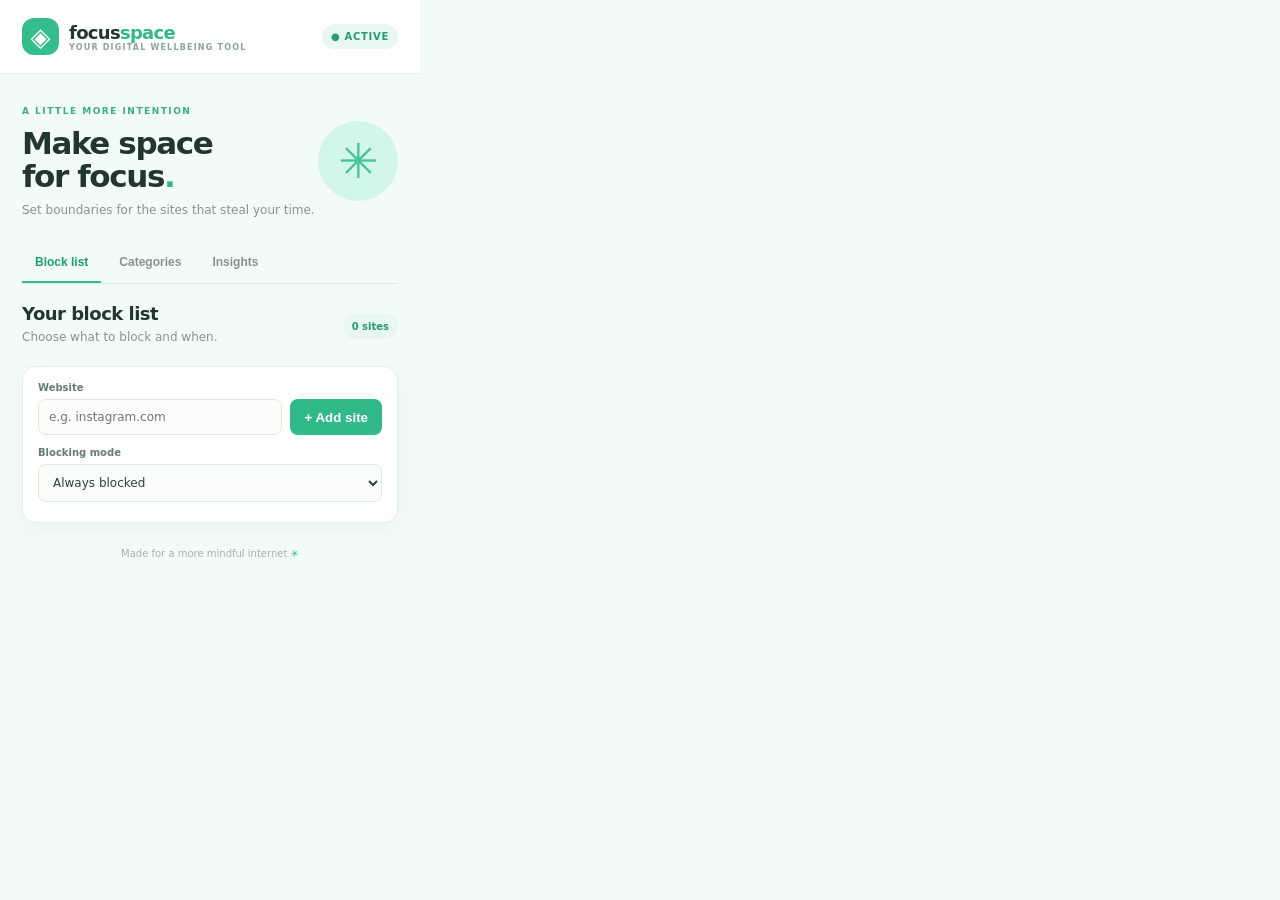
==== src/popup/index.html @ 11a3bd18 "Upgrade extension with focus dashboard and blocking controls" ====
<!doctype html><html lang="en"><head><meta charset="utf-8"><meta name="viewport" content="width=device-width, initial-scale=1"><title>Simple Web Blocker</title><link rel="stylesheet" href="../styles/main.css"></head><body>
<header><div class="brand"><span class="logo">◈</span><div><strong>focus<span>space</span></strong><small>YOUR DIGITAL WELLBEING TOOL</small></div></div><span class="badge">● ACTIVE</span></header>
<main><div class="intro"><div><span class="eyebrow">A LITTLE MORE INTENTION</span><h1>Make space<br>for focus<span>.</span></h1><p>Set boundaries for the sites that steal your time.</p></div><div class="orb">✳</div></div>
<nav aria-label="Sections"><button class="nav active" data-view="sites">Block list</button><button class="nav" data-view="categories">Categories</button><button class="nav" data-view="insights">Insights</button></nav>
<section id="sites" class="view"><div class="section-title"><div><h2>Your block list</h2><p>Choose what to block and when.</p></div><span id="count" class="pill">0 sites</span></div>
<form id="ruleForm"><label for="domain">Website</label><div class="row"><input id="domain" placeholder="e.g. instagram.com" required><button class="primary" type="submit">+ Add site</button></div><div class="fields"><div><label for="mode">Blocking mode</label><select id="mode"><option value="always">Always blocked</option><option value="schedule">On a schedule</option><option value="limit">Daily time limit</option></select></div><div id="limitField" hidden><label for="minutes">Minutes per day</label><input id="minutes" type="number" min="1" max="1440" value="30"></div></div><div id="scheduleFields" hidden><div class="fields"><div><label for="start">From</label><input id="start" type="time" value="09:00"></div><div><label for="end">To</label><input id="end" type="time" value="17:00"></div></div><label>Repeat on</label><div id="days" class="days"></div></div><p id="message" role="status"></p></form><div id="siteList" class="list"></div></section>
<section id="categories" class="view" hidden><div class="section-title"><div><h2>Block by category</h2><p>Quick boundaries for common distractions.</p></div></div><p class="note">Each category blocks a small curated list, not every site in that category.</p><div id="categoryList" class="list"></div></section>
<section id="insights" class="view" hidden><div class="section-title"><div><h2>Your digital habits</h2><p>Approximate active browsing time, stored on this device.</p></div></div><div class="stat"><span>TODAY'S BROWSING</span><strong id="total">0 min</strong><small>Active tab in a focused browser window</small></div><h3>Last 7 days</h3><div id="chart" class="chart"></div><h3>Today by site</h3><div id="usageList" class="list"></div><button id="clearUsage" class="text-button">Clear usage history</button></section>
<footer>Made for a more mindful internet <span>✳</span></footer></main><script src="index.js"></script></body></html>
---- src/styles/main.css ----
:root{font-family:Inter,system-ui,-apple-system,"Segoe UI",sans-serif;color:#223531;background:#f3fbf7;font-synthesis:none}*{box-sizing:border-box}body{margin:0;width:420px}header{background:#fff;display:flex;align-items:center;justify-content:space-between;padding:18px 22px;border-bottom:1px solid #e4efea}.brand{display:flex;gap:10px;align-items:center}.logo,.blocked-icon{display:grid;place-items:center;background:#36bd8d;color:white;border-radius:12px;width:37px;height:37px;font-size:26px}.brand strong{font-size:18px;letter-spacing:-.7px}.brand strong span,h1 span,footer span{color:#32b989}.brand small{display:block;font-size:8px;letter-spacing:1.2px;color:#8ca29a;font-weight:700}.badge,.pill{font-size:10px;font-weight:800;color:#279b73;background:#e8f8f0;padding:7px 9px;border-radius:30px}.badge{letter-spacing:.7px}main{padding:20px 22px}.intro{display:flex;justify-content:space-between;align-items:center;padding:5px 0 20px}.eyebrow{font-size:9px;letter-spacing:1.5px;color:#38ae84;font-weight:800}h1{font-size:31px;letter-spacing:-1.4px;line-height:1.05;margin:9px 0}p{color:#82958e;font-size:12px;line-height:1.5;margin:4px 0}.orb{width:80px;height:80px;border-radius:50%;background:#d2f7e8;display:grid;place-items:center;color:#45c596;font-size:48px}nav{display:flex;gap:5px;border-bottom:1px solid #dcece4;margin-bottom:19px}.nav{border:0;background:none;padding:12px 13px;color:#83958e;cursor:pointer;font-weight:700;font-size:12px;border-bottom:2px solid transparent}.nav.active{color:#1e9d71;border-color:#32bd8d}.section-title{display:flex;align-items:center;justify-content:space-between;margin-bottom:16px}h2{font-size:18px;letter-spacing:-.5px;margin:0}h3{font-size:13px;margin:20px 0 10px}form,.stat{background:#fff;border:1px solid #e5efe9;border-radius:14px;padding:15px;box-shadow:0 8px 22px #1b5c3b0b}label{display:block;font-size:10px;font-weight:750;color:#657d72;margin:0 0 6px}.row,.fields{display:flex;gap:8px}.fields{margin-top:12px}.fields>div{flex:1;min-width:0}input:not([type=checkbox]),select{width:100%;border:1px solid #dce9e2;background:#fafdfa;border-radius:8px;padding:10px;color:#2c4339;font:inherit;font-size:12px;outline:none}input:focus,select:focus{border-color:#37bf90}.primary{background:#31b987;color:white;border:0;border-radius:8px;padding:10px 14px;white-space:nowrap;font-weight:750;cursor:pointer}.primary:hover{background:#279f75}#message{color:#258d6a;margin:5px 0 0}.days{display:flex;gap:5px}.day{position:relative;border-radius:50%;background:#eef5f1;width:31px;height:31px;display:grid;place-items:center;cursor:pointer}.day:has(input:checked){background:#34bd8c;color:white}.day input{position:absolute;opacity:0}.list{margin-top:12px}.item{display:flex;align-items:center;gap:10px;background:#fff;border:1px solid #e5efe9;border-radius:12px;padding:11px;margin-bottom:8px}.site-icon{width:37px;height:37px;flex:none;display:grid;place-items:center;border-radius:10px;background:#eaf9f1;color:#2eaa7e;font-weight:800}.item-info{min-width:0;flex:1}.item-info strong{display:block;font-size:12px;overflow-wrap:anywhere}.item-info small{display:block;color:#91a29a;font-size:10px;margin-top:4px;overflow-wrap:anywhere}.remove,.text-button{border:0;background:none;color:#a0aea7;font-size:11px;cursor:pointer}.remove:hover,.text-button:hover{color:#d15f5f}.empty,.note{font-size:11px;color:#8da097;padding:14px;text-align:center}.note{text-align:left;background:#e5f8ef;border-radius:9px}.toggle{accent-color:#31b987;width:19px;height:19px}.stat span,.stat small{display:block;color:#8aa097;font-size:10px}.stat strong{display:block;font-size:29px;margin:6px 0}.chart{height:100px;display:flex;align-items:end;gap:12px;padding:6px 10px 0;border-bottom:1px solid #e0eee6}.bar-column{height:100%;flex:1;display:flex;align-items:center;flex-direction:column;justify-content:end}.bar{width:100%;max-width:25px;background:#47c596;border-radius:5px 5px 0 0}.bar-column small{font-size:9px;color:#91a29a;margin:5px}.usage-row{display:flex;justify-content:space-between;font-size:11px;padding:8px 2px;border-bottom:1px solid #edf3ef}footer{font-size:10px;color:#a2b3a9;margin-top:25px;text-align:center}.blocked{width:auto;min-height:100vh;display:grid;place-items:center;background:#effbf5}.blocked-card{max-width:510px;text-align:center;padding:50px 35px;background:white;border:1px solid #e3f1e9;border-radius:24px;box-shadow:0 20px 60px #164d2e12}.blocked-icon{margin:0 auto 25px;width:58px;height:58px;font-size:38px}.blocked h1{font-size:42px}.blocked p{font-size:15px;max-width:380px;margin:18px auto 28px}.link{display:inline-block;text-decoration:none}.blocked small{display:block;color:#9aaba2;margin-top:24px;font-size:11px}[hidden]{display:none!important}
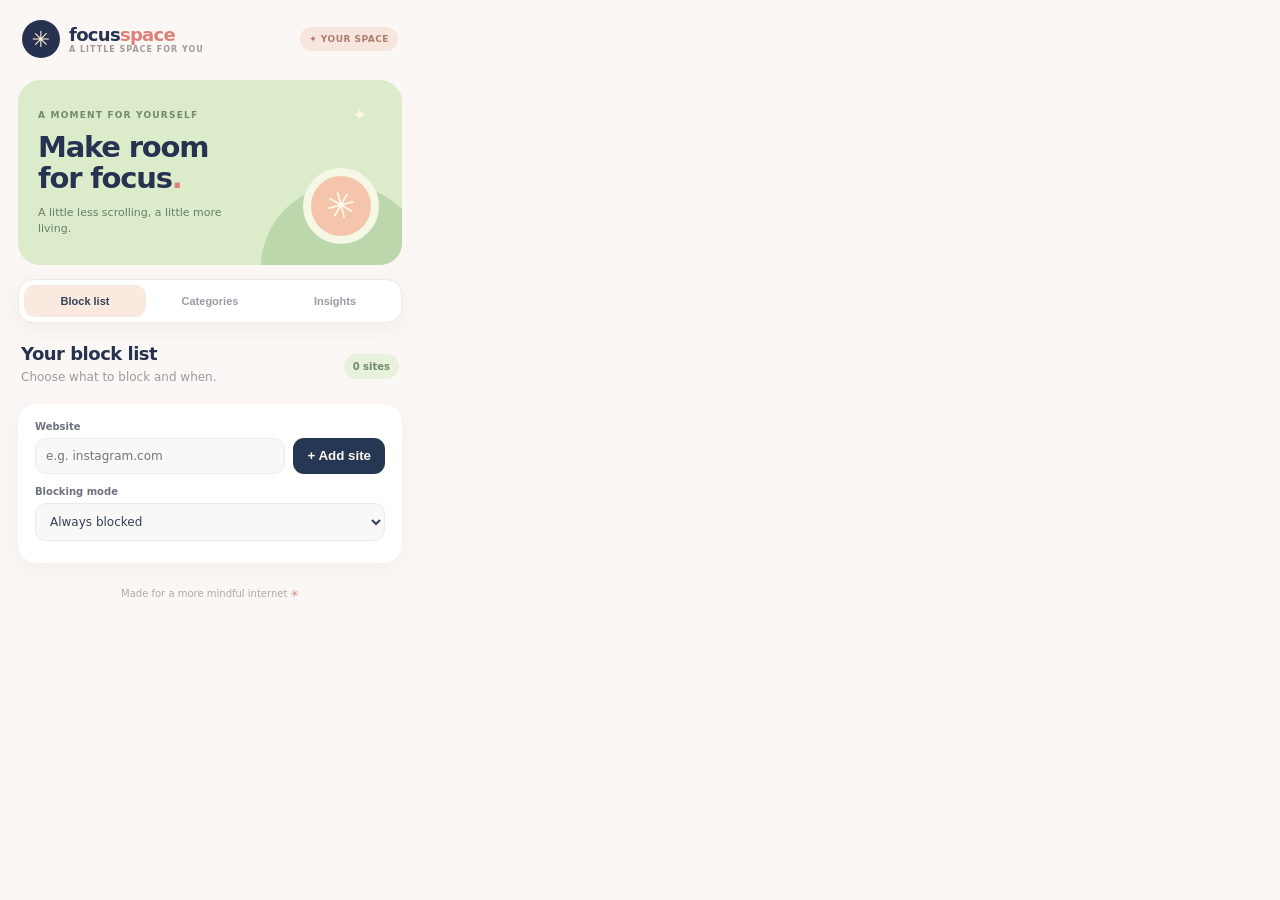
==== commit 0db6e32d: "Refresh focus dashboard with pastel styling" ====
--- a/src/popup/index.html
+++ b/src/popup/index.html
@@ -1,6 +1,6 @@
-<!doctype html><html lang="en"><head><meta charset="utf-8"><meta name="viewport" content="width=device-width, initial-scale=1"><title>Simple Web Blocker</title><link rel="stylesheet" href="../styles/main.css"></head><body>
-<header><div class="brand"><span class="logo">◈</span><div><strong>focus<span>space</span></strong><small>YOUR DIGITAL WELLBEING TOOL</small></div></div><span class="badge">● ACTIVE</span></header>
-<main><div class="intro"><div><span class="eyebrow">A LITTLE MORE INTENTION</span><h1>Make space<br>for focus<span>.</span></h1><p>Set boundaries for the sites that steal your time.</p></div><div class="orb">✳</div></div>
+<!doctype html><html lang="en"><head><meta charset="utf-8"><meta name="viewport" content="width=device-width, initial-scale=1"><title>Simple Web Blocker</title><link rel="stylesheet" href="../styles/main.css"><link rel="stylesheet" href="../styles/pastel.css"></head><body>
+<header><div class="brand"><span class="logo">✳</span><div><strong>focus<span>space</span></strong><small>A LITTLE SPACE FOR YOU</small></div></div><span class="badge">✦ YOUR SPACE</span></header>
+<main><div class="intro"><div><span class="eyebrow">A MOMENT FOR YOURSELF</span><h1>Make room<br>for focus<span>.</span></h1><p>A little less scrolling, a little more living.</p></div><div class="orb" aria-hidden="true"><span>✳</span></div></div>
 <nav aria-label="Sections"><button class="nav active" data-view="sites">Block list</button><button class="nav" data-view="categories">Categories</button><button class="nav" data-view="insights">Insights</button></nav>
 <section id="sites" class="view"><div class="section-title"><div><h2>Your block list</h2><p>Choose what to block and when.</p></div><span id="count" class="pill">0 sites</span></div>
 <form id="ruleForm"><label for="domain">Website</label><div class="row"><input id="domain" placeholder="e.g. instagram.com" required><button class="primary" type="submit">+ Add site</button></div><div class="fields"><div><label for="mode">Blocking mode</label><select id="mode"><option value="always">Always blocked</option><option value="schedule">On a schedule</option><option value="limit">Daily time limit</option></select></div><div id="limitField" hidden><label for="minutes">Minutes per day</label><input id="minutes" type="number" min="1" max="1440" value="30"></div></div><div id="scheduleFields" hidden><div class="fields"><div><label for="start">From</label><input id="start" type="time" value="09:00"></div><div><label for="end">To</label><input id="end" type="time" value="17:00"></div></div><label>Repeat on</label><div id="days" class="days"></div></div><p id="message" role="status"></p></form><div id="siteList" class="list"></div></section>
--- a/src/styles/pastel.css
+++ b/src/styles/pastel.css
@@ -0,0 +1,2 @@
+/* A soft, playful layer inspired by wellness dashboards. */
+:root{color:#292c3b;background:#fbf7f4}body{background:#fbf7f4}header{background:#fbf7f4;border:0;padding:20px 22px 14px}.brand{gap:9px}.logo{border-radius:50%;background:#263250;color:#fff3da;width:38px;height:38px;font-size:22px}.brand strong{font-size:18px;color:#263250}.brand strong span,h1 span,footer span{color:#df8178}.brand small{color:#a59998;letter-spacing:1px}.badge{background:#f6e6dd;color:#af7b70;font-size:9px;letter-spacing:.5px}main{padding:8px 18px 18px}.intro{position:relative;overflow:hidden;min-height:164px;background:#dcebc9;border-radius:22px;padding:23px 20px;margin-bottom:14px}.intro:before{content:"";position:absolute;width:165px;height:165px;right:-24px;bottom:-85px;border-radius:50%;background:#bbd7ab}.intro:after{content:"✦";position:absolute;right:35px;top:24px;color:#fef7de;font-size:18px}.intro>div:first-child{position:relative;z-index:1}.eyebrow{color:#718b69;font-size:9px;letter-spacing:1.2px}h1{color:#263250;font-size:29px;letter-spacing:-1.2px;line-height:1.08;margin:10px 0}.intro p{color:#687d69;max-width:195px;font-size:11px}.orb{position:absolute;right:23px;bottom:21px;width:76px;height:76px;border:8px solid #f5f8e5;background:#f4c5aa;color:#fff8e8;font-size:36px;box-shadow:0 7px 0 #bbd7ab}.orb span{transform:rotate(-15deg)}nav{background:#fff;border:1px solid #f0e9e4;padding:5px;border-radius:15px;gap:3px;margin-bottom:20px;box-shadow:0 5px 20px #5f4c4210}.nav{flex:1;border:0;border-radius:11px;padding:10px 6px;color:#9a9ba5;font-size:11px}.nav.active{border:0;color:#344158;background:#f9e9df}.section-title{margin:0 3px 14px}h2{font-size:18px;color:#263250}h3{color:#374158}.section-title p{color:#9a9aa1}.pill{background:#e7f1dc;color:#718b69}form,.stat{border:0;background:#fff;border-radius:19px;padding:17px;box-shadow:0 7px 22px #7661550d}label{color:#6d7180;font-size:10px}input:not([type=checkbox]),select{background:#faf8f6;border-color:#eee9e6;border-radius:11px;color:#344158}input:focus,select:focus{border-color:#c7dcae}.primary{background:#263753;border-radius:11px;color:#fff8ee}.primary:hover{background:#435675}#message{color:#b66d68}.day{background:#f7f2ef;color:#85868c}.day:has(input:checked){background:#a7c990;color:#263753}.item{border:0;border-radius:16px;box-shadow:0 5px 18px #715b5010;padding:12px}.item:nth-child(4n+1) .site-icon{background:#f9dfd8;color:#ba776e}.item:nth-child(4n+2) .site-icon{background:#dceef0;color:#6c9ca2}.item:nth-child(4n+3) .site-icon{background:#f8e9ca;color:#aa8d59}.item:nth-child(4n+4) .site-icon{background:#e4efd8;color:#78996d}.site-icon{border-radius:12px}.item-info strong{color:#344158}.item-info small,.empty{color:#a3a1a5}.note{background:#f9e9df;color:#987e76;border-radius:13px}.toggle{accent-color:#98bf86}.stat{background:#dceef0}.stat span,.stat small{color:#748f98}.stat strong{color:#263753}.bar{background:#a6c994;border-radius:8px 8px 0 0}.chart{border-color:#ede6e1}.usage-row{border-color:#f1eae6}.blocked{background:#f9f0e9}.blocked-card{border:0;border-radius:28px;box-shadow:0 20px 65px #7c5f5020}.blocked-icon{background:#f4c5aa;color:#fff8ee;border-radius:50%}.blocked .eyebrow{color:#b48174}.blocked h1 span{color:#df8178}.blocked p{color:#8e929b}footer{color:#b3a7a2}
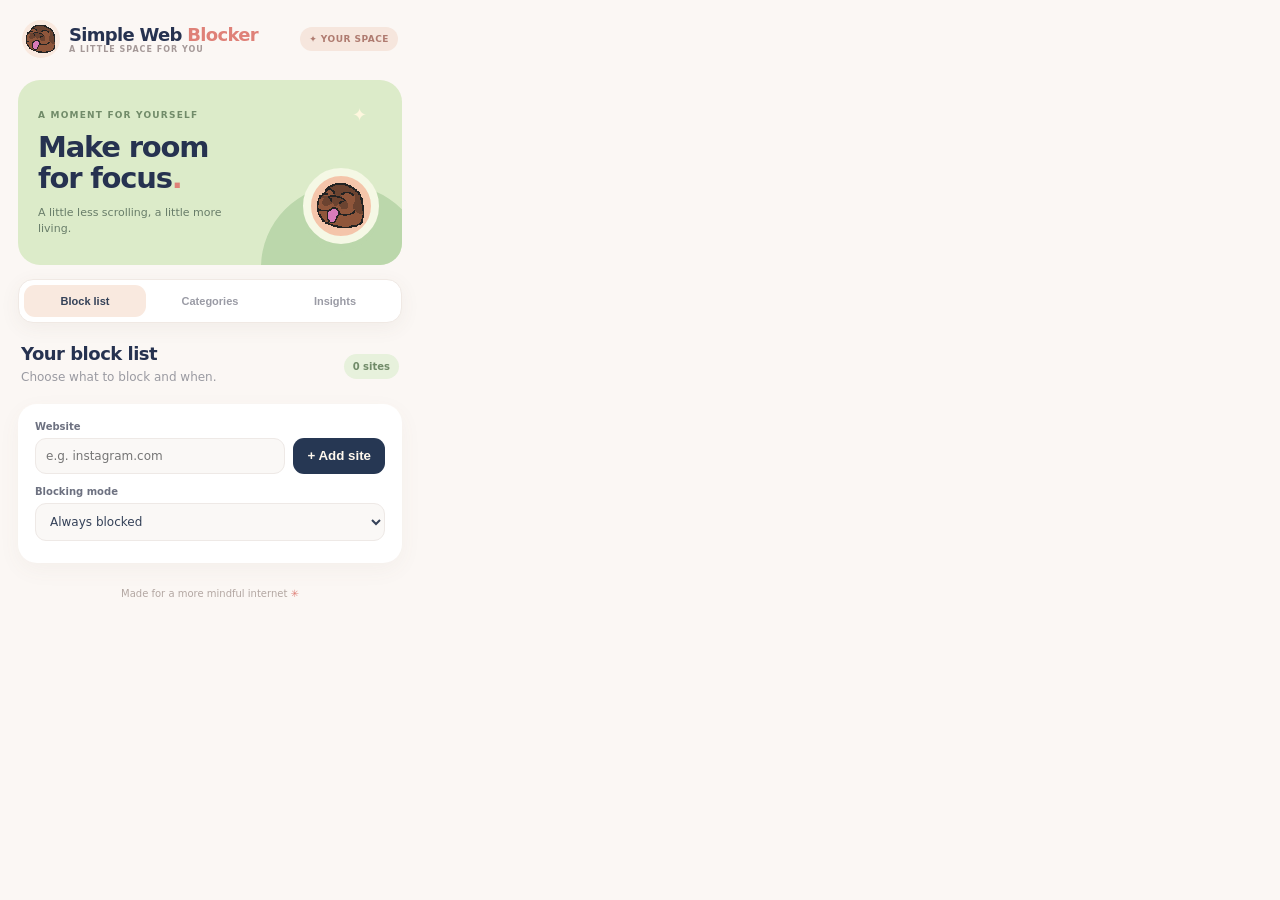
==== commit fb979c8d: "Add mascot branding for Simple Web Blocker" ====
--- a/src/popup/index.html
+++ b/src/popup/index.html
@@ -1,6 +1,6 @@
 <!doctype html><html lang="en"><head><meta charset="utf-8"><meta name="viewport" content="width=device-width, initial-scale=1"><title>Simple Web Blocker</title><link rel="stylesheet" href="../styles/main.css"><link rel="stylesheet" href="../styles/pastel.css"></head><body>
-<header><div class="brand"><span class="logo">✳</span><div><strong>focus<span>space</span></strong><small>A LITTLE SPACE FOR YOU</small></div></div><span class="badge">✦ YOUR SPACE</span></header>
-<main><div class="intro"><div><span class="eyebrow">A MOMENT FOR YOURSELF</span><h1>Make room<br>for focus<span>.</span></h1><p>A little less scrolling, a little more living.</p></div><div class="orb" aria-hidden="true"><span>✳</span></div></div>
+<header><div class="brand"><img class="logo mascot" src="../../assets/icons/logo.png" alt=""><div><strong>Simple Web <span>Blocker</span></strong><small>A LITTLE SPACE FOR YOU</small></div></div><span class="badge">✦ YOUR SPACE</span></header>
+<main><div class="intro"><div><span class="eyebrow">A MOMENT FOR YOURSELF</span><h1>Make room<br>for focus<span>.</span></h1><p>A little less scrolling, a little more living.</p></div><div class="orb" aria-hidden="true"><img class="mascot" src="../../assets/icons/logo.png" alt=""></div></div>
 <nav aria-label="Sections"><button class="nav active" data-view="sites">Block list</button><button class="nav" data-view="categories">Categories</button><button class="nav" data-view="insights">Insights</button></nav>
 <section id="sites" class="view"><div class="section-title"><div><h2>Your block list</h2><p>Choose what to block and when.</p></div><span id="count" class="pill">0 sites</span></div>
 <form id="ruleForm"><label for="domain">Website</label><div class="row"><input id="domain" placeholder="e.g. instagram.com" required><button class="primary" type="submit">+ Add site</button></div><div class="fields"><div><label for="mode">Blocking mode</label><select id="mode"><option value="always">Always blocked</option><option value="schedule">On a schedule</option><option value="limit">Daily time limit</option></select></div><div id="limitField" hidden><label for="minutes">Minutes per day</label><input id="minutes" type="number" min="1" max="1440" value="30"></div></div><div id="scheduleFields" hidden><div class="fields"><div><label for="start">From</label><input id="start" type="time" value="09:00"></div><div><label for="end">To</label><input id="end" type="time" value="17:00"></div></div><label>Repeat on</label><div id="days" class="days"></div></div><p id="message" role="status"></p></form><div id="siteList" class="list"></div></section>
--- a/src/styles/pastel.css
+++ b/src/styles/pastel.css
@@ -1,2 +1,3 @@
 /* A soft, playful layer inspired by wellness dashboards. */
 :root{color:#292c3b;background:#fbf7f4}body{background:#fbf7f4}header{background:#fbf7f4;border:0;padding:20px 22px 14px}.brand{gap:9px}.logo{border-radius:50%;background:#263250;color:#fff3da;width:38px;height:38px;font-size:22px}.brand strong{font-size:18px;color:#263250}.brand strong span,h1 span,footer span{color:#df8178}.brand small{color:#a59998;letter-spacing:1px}.badge{background:#f6e6dd;color:#af7b70;font-size:9px;letter-spacing:.5px}main{padding:8px 18px 18px}.intro{position:relative;overflow:hidden;min-height:164px;background:#dcebc9;border-radius:22px;padding:23px 20px;margin-bottom:14px}.intro:before{content:"";position:absolute;width:165px;height:165px;right:-24px;bottom:-85px;border-radius:50%;background:#bbd7ab}.intro:after{content:"✦";position:absolute;right:35px;top:24px;color:#fef7de;font-size:18px}.intro>div:first-child{position:relative;z-index:1}.eyebrow{color:#718b69;font-size:9px;letter-spacing:1.2px}h1{color:#263250;font-size:29px;letter-spacing:-1.2px;line-height:1.08;margin:10px 0}.intro p{color:#687d69;max-width:195px;font-size:11px}.orb{position:absolute;right:23px;bottom:21px;width:76px;height:76px;border:8px solid #f5f8e5;background:#f4c5aa;color:#fff8e8;font-size:36px;box-shadow:0 7px 0 #bbd7ab}.orb span{transform:rotate(-15deg)}nav{background:#fff;border:1px solid #f0e9e4;padding:5px;border-radius:15px;gap:3px;margin-bottom:20px;box-shadow:0 5px 20px #5f4c4210}.nav{flex:1;border:0;border-radius:11px;padding:10px 6px;color:#9a9ba5;font-size:11px}.nav.active{border:0;color:#344158;background:#f9e9df}.section-title{margin:0 3px 14px}h2{font-size:18px;color:#263250}h3{color:#374158}.section-title p{color:#9a9aa1}.pill{background:#e7f1dc;color:#718b69}form,.stat{border:0;background:#fff;border-radius:19px;padding:17px;box-shadow:0 7px 22px #7661550d}label{color:#6d7180;font-size:10px}input:not([type=checkbox]),select{background:#faf8f6;border-color:#eee9e6;border-radius:11px;color:#344158}input:focus,select:focus{border-color:#c7dcae}.primary{background:#263753;border-radius:11px;color:#fff8ee}.primary:hover{background:#435675}#message{color:#b66d68}.day{background:#f7f2ef;color:#85868c}.day:has(input:checked){background:#a7c990;color:#263753}.item{border:0;border-radius:16px;box-shadow:0 5px 18px #715b5010;padding:12px}.item:nth-child(4n+1) .site-icon{background:#f9dfd8;color:#ba776e}.item:nth-child(4n+2) .site-icon{background:#dceef0;color:#6c9ca2}.item:nth-child(4n+3) .site-icon{background:#f8e9ca;color:#aa8d59}.item:nth-child(4n+4) .site-icon{background:#e4efd8;color:#78996d}.site-icon{border-radius:12px}.item-info strong{color:#344158}.item-info small,.empty{color:#a3a1a5}.note{background:#f9e9df;color:#987e76;border-radius:13px}.toggle{accent-color:#98bf86}.stat{background:#dceef0}.stat span,.stat small{color:#748f98}.stat strong{color:#263753}.bar{background:#a6c994;border-radius:8px 8px 0 0}.chart{border-color:#ede6e1}.usage-row{border-color:#f1eae6}.blocked{background:#f9f0e9}.blocked-card{border:0;border-radius:28px;box-shadow:0 20px 65px #7c5f5020}.blocked-icon{background:#f4c5aa;color:#fff8ee;border-radius:50%}.blocked .eyebrow{color:#b48174}.blocked h1 span{color:#df8178}.blocked p{color:#8e929b}footer{color:#b3a7a2}
+:is(img.mascot){object-fit:contain;image-rendering:pixelated}.brand img.mascot{background:#f9e9df;padding:2px}.orb img.mascot{width:100%;height:100%;padding:3px}.blocked-card img.mascot{padding:4px}
